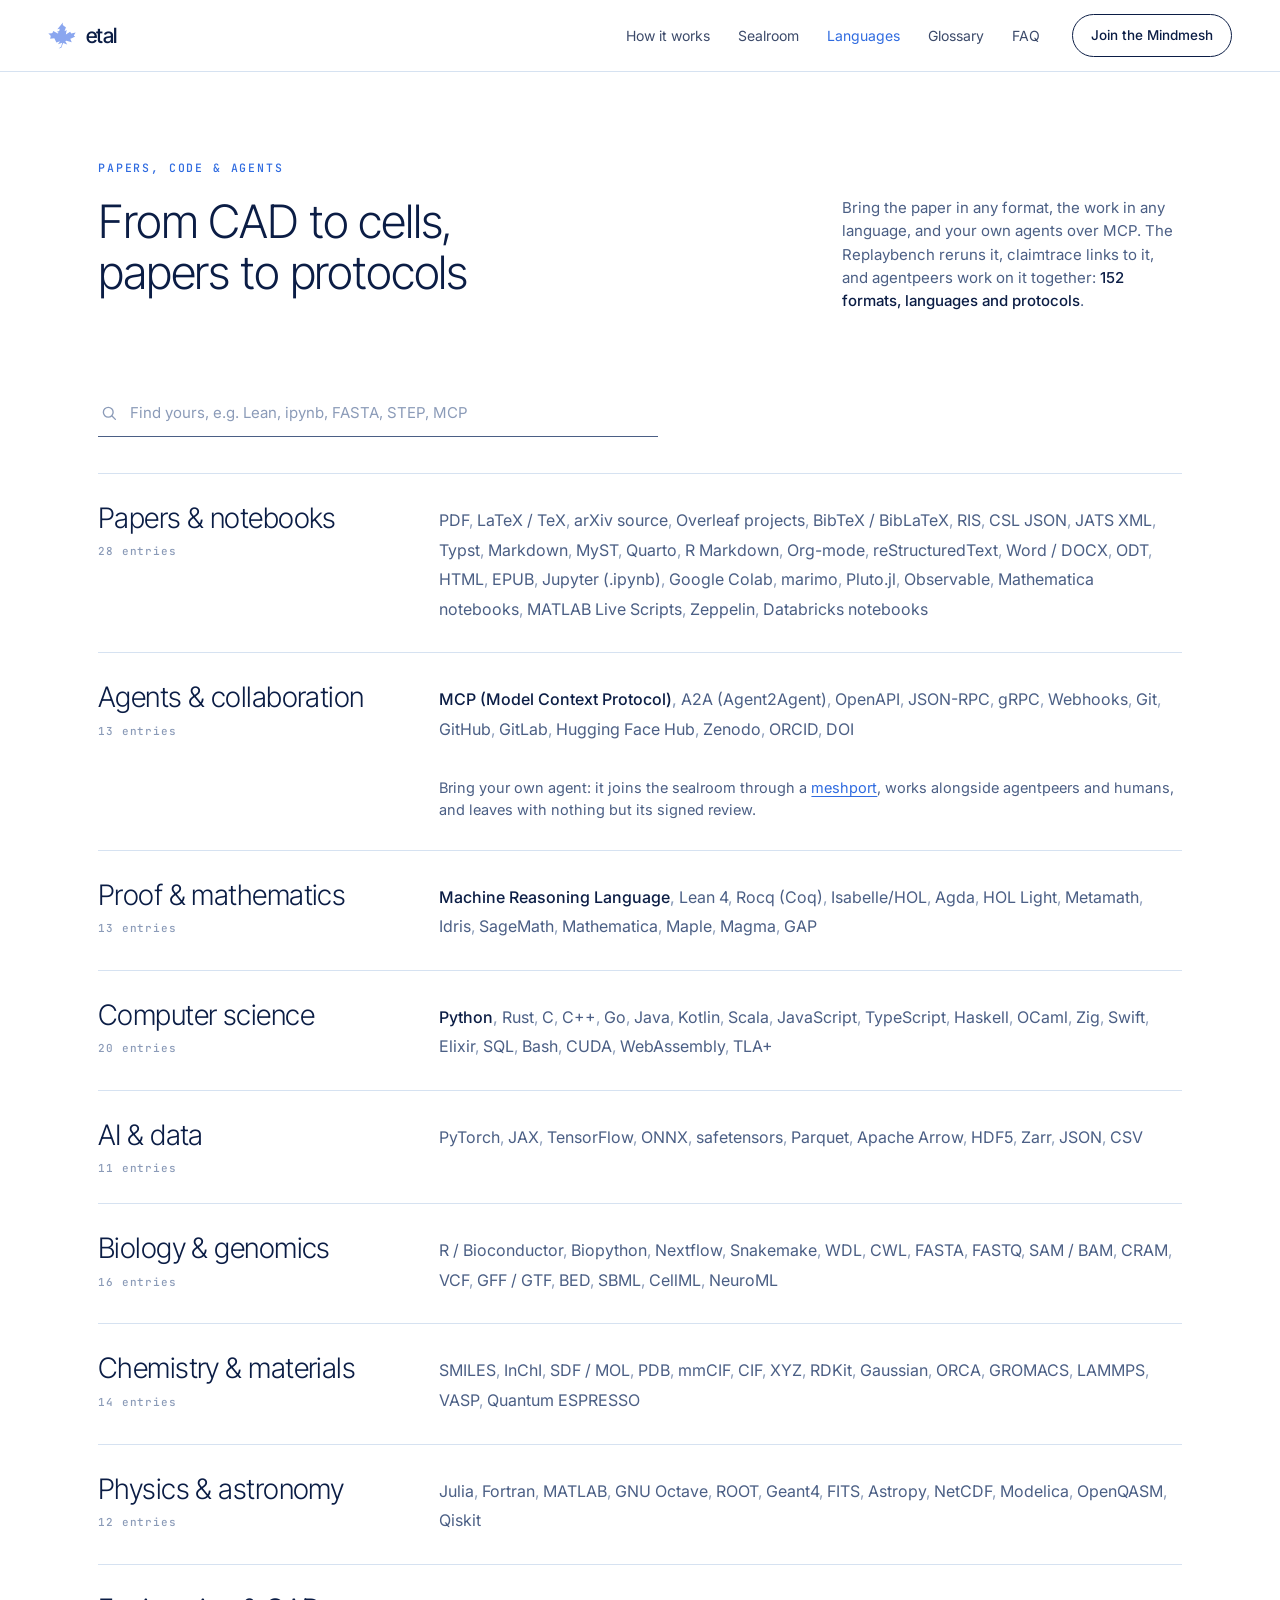
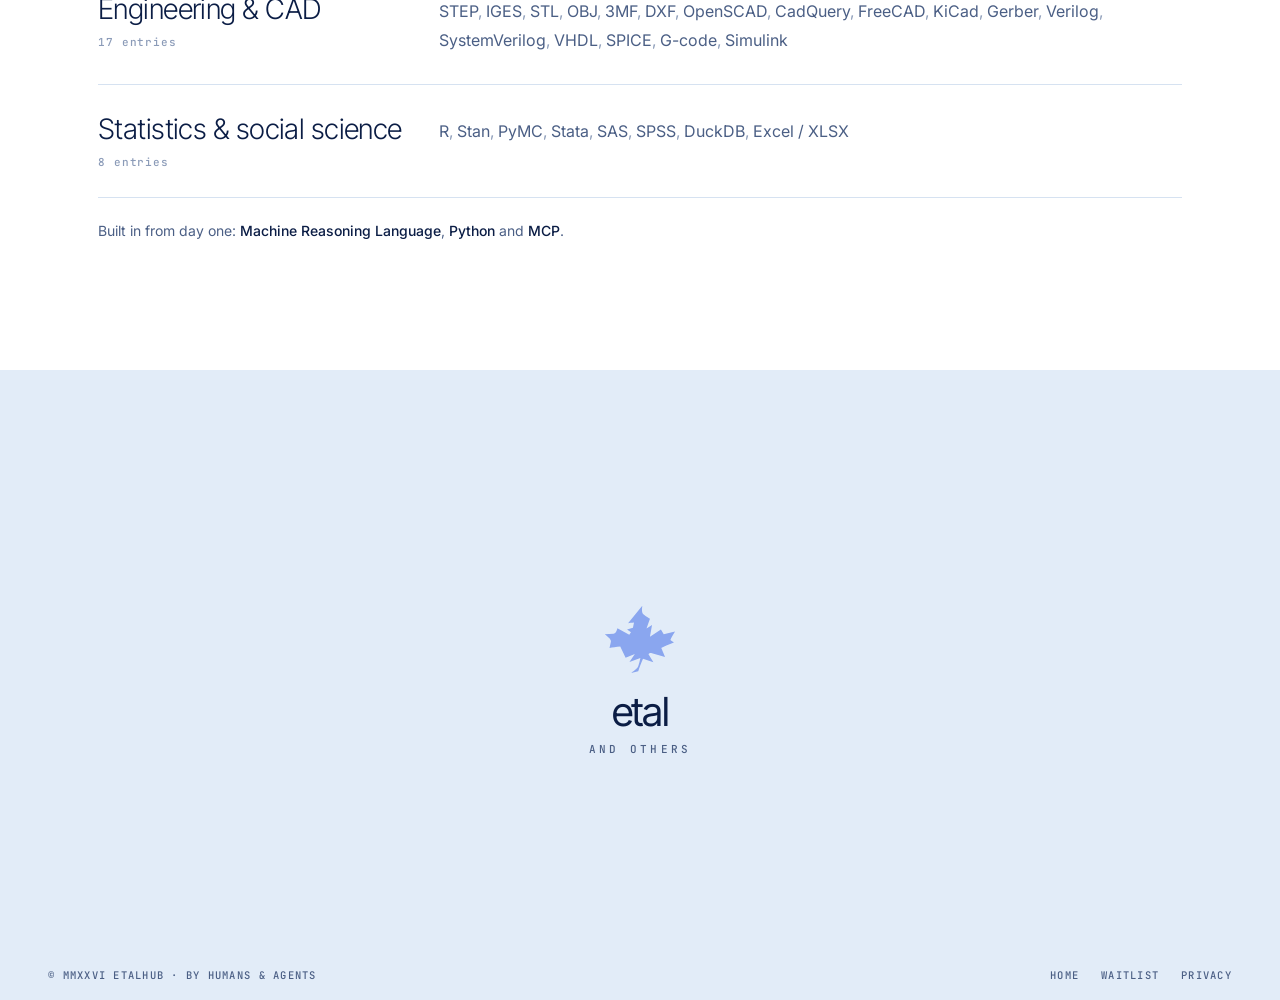
==== languages.html @ 4548a215 "Move languages to its own page The formats, languages and protocols list now lives on languages.html" ====
<!doctype html>
<html lang="en">
<head>
  <meta charset="utf-8" />
  <meta name="viewport" content="width=device-width, initial-scale=1" />
  <title>Languages &amp; formats · etal</title>
  <meta name="description" content="Every paper format, notebook, language and agent protocol etal reads, reruns and traces: from LaTeX and Jupyter to Lean, FASTA, STEP and MCP." />
  <link rel="preconnect" href="https://fonts.googleapis.com" />
  <link rel="preconnect" href="https://fonts.gstatic.com" crossorigin />
  <link href="https://fonts.googleapis.com/css2?family=Inter:wght@400;500&family=Inter+Tight:wght@300;400;500&family=JetBrains+Mono:wght@400;500&display=swap" rel="stylesheet" />
  <link rel="stylesheet" href="styles.css" />
  <link rel="icon" type="image/svg+xml" href="assets/logo.svg" />
</head>
<body class="page-langs">

<svg width="0" height="0" style="position:absolute" aria-hidden="true">
  <symbol id="leaf" viewBox="290 60 940 900">
    <path d="M790 70C784 112 783 150 795 170C812 192 890 238 890 238L845 368L917 322L890 475L1033 380L1070 443L1218 406C1190 450 1166 488 1157 517C1170 528 1202 548 1202 548C1140 570 1060 604 1038 622L1087 738L905 686C890 682 876 690 871 704L935 808L799 760C778 808 752 876 737 925L645 948C700 905 722 892 737 860C750 830 765 752 765 752L622 803L693 699L572 748L502 603C450 608 400 614 362 622L380 540C385 515 360 490 300 443L413 434C430 432 440 425 448 410C455 398 465 362 465 362L620 447L642 415L591 380L668 357L682 287C650 289 625 293 604 297Z"/>
  </symbol>
</svg>

<nav class="nav is-solid">
  <a href="index.html" class="brand" aria-label="etal home">
    <svg class="leaf" aria-hidden="true"><use href="#leaf"/></svg>
    <span class="brand__word">etal</span>
  </a>
  <ul class="nav__links">
    <li><a href="index.html#how">How it works</a></li>
    <li><a href="index.html#sealroom">Sealroom</a></li>
    <li><a href="languages.html" aria-current="page">Languages</a></li>
    <li><a href="index.html#glossary">Glossary</a></li>
    <li><a href="index.html#faq">FAQ</a></li>
  </ul>
  <a href="waitlist.html" class="nav__cta">Join the Mindmesh</a>
</nav>

<main>
<section class="langs" id="languages">
  <div class="wrap">
    <div class="how__head">
      <div>
        <p class="label">Papers, code &amp; agents</p>
        <h1 class="display display--md">From CAD to cells,<br/>papers to protocols</h1>
      </div>
      <p class="how__intro">Bring the paper in any format, the work in any language, and your own agents over MCP. The Replaybench reruns it, claimtrace links to it, and agentpeers work on it together: <strong><span data-lang-count>150+</span> formats, languages and protocols</strong>.</p>
    </div>

    <div class="langs__search">
      <svg viewBox="0 0 24 24" aria-hidden="true"><circle cx="11" cy="11" r="6.5"/><path d="M16 16l4.5 4.5"/></svg>
      <input id="langSearch" type="search" placeholder="Find yours, e.g. Lean, ipynb, FASTA, STEP, MCP" aria-label="Find a format, language or protocol" autocomplete="off" />
      <span class="langs__hits" id="langHits" aria-live="polite"></span>
    </div>

    <div class="langs__grid" id="langGrid">
      <article class="lcat">
        <h3>Papers &amp; notebooks</h3>
        <ul>
          <li>PDF</li><li>LaTeX / TeX</li><li>arXiv source</li><li>Overleaf projects</li><li>BibTeX / BibLaTeX</li><li>RIS</li><li>CSL JSON</li><li>JATS XML</li><li>Typst</li><li>Markdown</li><li>MyST</li><li>Quarto</li><li>R Markdown</li><li>Org-mode</li><li>reStructuredText</li><li>Word / DOCX</li><li>ODT</li><li>HTML</li><li>EPUB</li><li>Jupyter (.ipynb)</li><li>Google Colab</li><li>marimo</li><li>Pluto.jl</li><li>Observable</li><li>Mathematica notebooks</li><li>MATLAB Live Scripts</li><li>Zeppelin</li><li>Databricks notebooks</li>
        </ul>
      </article>
      <article class="lcat">
        <h3>Agents &amp; collaboration</h3>
        <ul>
          <li class="native">MCP (Model Context Protocol)</li><li>A2A (Agent2Agent)</li><li>OpenAPI</li><li>JSON-RPC</li><li>gRPC</li><li>Webhooks</li><li>Git</li><li>GitHub</li><li>GitLab</li><li>Hugging Face Hub</li><li>Zenodo</li><li>ORCID</li><li>DOI</li>
        </ul>
        <p class="lcat__note">Bring your own agent: it joins the sealroom through a <a href="index.html#g-meshport">meshport</a>, works alongside agentpeers and humans, and leaves with nothing but its signed review.</p>
      </article>
      <article class="lcat">
        <h3>Proof &amp; mathematics</h3>
        <ul>
          <li class="native">Machine Reasoning Language</li><li>Lean 4</li><li>Rocq (Coq)</li><li>Isabelle/HOL</li><li>Agda</li><li>HOL Light</li><li>Metamath</li><li>Idris</li><li>SageMath</li><li>Mathematica</li><li>Maple</li><li>Magma</li><li>GAP</li>
        </ul>
      </article>
      <article class="lcat">
        <h3>Computer science</h3>
        <ul>
          <li class="native">Python</li><li>Rust</li><li>C</li><li>C++</li><li>Go</li><li>Java</li><li>Kotlin</li><li>Scala</li><li>JavaScript</li><li>TypeScript</li><li>Haskell</li><li>OCaml</li><li>Zig</li><li>Swift</li><li>Elixir</li><li>SQL</li><li>Bash</li><li>CUDA</li><li>WebAssembly</li><li>TLA+</li>
        </ul>
      </article>
      <article class="lcat">
        <h3>AI &amp; data</h3>
        <ul>
          <li>PyTorch</li><li>JAX</li><li>TensorFlow</li><li>ONNX</li><li>safetensors</li><li>Parquet</li><li>Apache Arrow</li><li>HDF5</li><li>Zarr</li><li>JSON</li><li>CSV</li>
        </ul>
      </article>
      <article class="lcat">
        <h3>Biology &amp; genomics</h3>
        <ul>
          <li>R / Bioconductor</li><li>Biopython</li><li>Nextflow</li><li>Snakemake</li><li>WDL</li><li>CWL</li><li>FASTA</li><li>FASTQ</li><li>SAM / BAM</li><li>CRAM</li><li>VCF</li><li>GFF / GTF</li><li>BED</li><li>SBML</li><li>CellML</li><li>NeuroML</li>
        </ul>
      </article>
      <article class="lcat">
        <h3>Chemistry &amp; materials</h3>
        <ul>
          <li>SMILES</li><li>InChI</li><li>SDF / MOL</li><li>PDB</li><li>mmCIF</li><li>CIF</li><li>XYZ</li><li>RDKit</li><li>Gaussian</li><li>ORCA</li><li>GROMACS</li><li>LAMMPS</li><li>VASP</li><li>Quantum ESPRESSO</li>
        </ul>
      </article>
      <article class="lcat">
        <h3>Physics &amp; astronomy</h3>
        <ul>
          <li>Julia</li><li>Fortran</li><li>MATLAB</li><li>GNU Octave</li><li>ROOT</li><li>Geant4</li><li>FITS</li><li>Astropy</li><li>NetCDF</li><li>Modelica</li><li>OpenQASM</li><li>Qiskit</li>
        </ul>
      </article>
      <article class="lcat">
        <h3>Engineering &amp; CAD</h3>
        <ul>
          <li>STEP</li><li>IGES</li><li>STL</li><li>OBJ</li><li>3MF</li><li>DXF</li><li>OpenSCAD</li><li>CadQuery</li><li>FreeCAD</li><li>KiCad</li><li>Gerber</li><li>Verilog</li><li>SystemVerilog</li><li>VHDL</li><li>SPICE</li><li>G-code</li><li>Simulink</li>
        </ul>
      </article>
      <article class="lcat">
        <h3>Statistics &amp; social science</h3>
        <ul>
          <li>R</li><li>Stan</li><li>PyMC</li><li>Stata</li><li>SAS</li><li>SPSS</li><li>DuckDB</li><li>Excel / XLSX</li>
        </ul>
      </article>
    </div>
    <p class="langs__key">Built in from day one: <strong>Machine Reasoning Language</strong>, <strong>Python</strong> and <strong>MCP</strong>.</p>
    <p class="langs__missing" id="langMissing" hidden>Not listed yet? <a href="waitlist.html">Tell us on the waitlist</a> and we’ll add it.</p>
  </div>
</section>
</main>

<footer class="closing closing--short">
  <div class="closing__mark">
    <svg class="leaf leaf--lg" aria-hidden="true"><use href="#leaf"/></svg>
    <p class="closing__word">etal</p>
    <p class="closing__sub">and others</p>
  </div>
  <div class="closing__foot">
    <span>© MMXXVI etalhub · by humans &amp; agents</span>
    <span><a href="index.html">Home</a><a href="waitlist.html">Waitlist</a><a href="#">Privacy</a></span>
  </div>
</footer>

<script src="languages.js"></script>
</body>
</html>
---- styles.css ----
/* =====================================================
   etal — landing page v2
   Palette: navy depth · powder information · white clarity · pink biology
   ===================================================== */
:root {
  --navy-950: #040b1c;
  --navy-900: #061331;
  --navy-800: #0a1f4a;
  --navy-700: #12306b;
  --ink: #0b1d45;          /* dark-blue text */
  --ink-2: #4b5f85;
  --muted: #8b9bb8;
  --blue: #2f6be0;
  --blue-soft: #6fa0ff;
  --blue-glow: #9cc2ff;
  --powder: #e2ecf8;
  --powder-2: #f2f7fd;
  --line: #d6e2f1;
  --pink: #f6d3e0;
  --brand: #8aa6ef;        /* leaf logo periwinkle */
  --ok: #1f8a63;

  --f-body: "Inter", system-ui, sans-serif;
  --f-head: "Inter Tight", "Inter", system-ui, sans-serif;
  --f-mono: "JetBrains Mono", ui-monospace, monospace;

  --wrap: 1180px;
  --gutter: clamp(16px, 4vw, 48px);
}

* { box-sizing: border-box; }
html { scroll-behavior: smooth; }
body {
  margin: 0;
  background: #fff;
  color: var(--ink);
  font: 15px/1.55 var(--f-body);
  -webkit-font-smoothing: antialiased;
  overflow-x: hidden;
}
a { color: inherit; }
svg { display: block; }
button { font: inherit; color: inherit; }

.wrap { max-width: var(--wrap); margin: 0 auto; padding: 0 var(--gutter); }
.wrap--narrow { max-width: 820px; }

.label {
  font: 500 11.5px/1 var(--f-mono);
  letter-spacing: .16em;
  text-transform: uppercase;
  color: var(--blue);
  margin: 0 0 22px;
}
.display {
  font: 300 clamp(30px, 4.2vw, 54px)/1.12 var(--f-head);
  letter-spacing: -0.025em;
  color: var(--ink);
  margin: 0;
  max-width: 1020px;
}
.display--md { font-size: clamp(30px, 3.6vw, 46px); }
.display .soft { color: var(--blue-soft); }

/* reveal on scroll */
.reveal { opacity: 0; transform: translateY(18px); transition: opacity .8s ease, transform .8s cubic-bezier(.2,.7,.2,1); }
.reveal.is-in { opacity: 1; transform: none; }

/* ---------- buttons ---------- */
.btn {
  display: inline-flex; align-items: center; justify-content: center;
  padding: 13px 26px; border-radius: 999px;
  font: 500 14px/1 var(--f-body); text-decoration: none;
  transition: background .2s ease, color .2s ease, transform .2s ease, border-color .2s ease;
}
.btn--line { border: 1px solid var(--blue); color: var(--blue); padding: 11px 22px; }
.btn--line:hover { background: var(--blue); color: #fff; }

/* ---------- nav ---------- */
.nav {
  position: fixed; inset: 0 0 auto 0; z-index: 50;
  display: flex; align-items: center; gap: 32px;
  padding: 22px var(--gutter);
  color: #fff;
  transition: background .3s ease, color .3s ease, padding .3s ease, box-shadow .3s ease;
}
.nav.is-solid {
  background: rgba(255,255,255,.86); backdrop-filter: blur(14px);
  color: var(--ink); padding-top: 14px; padding-bottom: 14px;
  box-shadow: 0 1px 0 var(--line);
}
.brand { display: inline-flex; align-items: center; gap: 10px; text-decoration: none; }
.leaf { width: 28px; height: 27px; fill: var(--brand); flex: none; transition: transform .4s cubic-bezier(.2,.7,.2,1); }
.brand:hover .leaf { transform: rotate(-12deg); }
.leaf--lg { width: 72px; height: 69px; }
.brand__word { font: 500 21px/1 var(--f-head); letter-spacing: -.03em; }
.nav__links { display: flex; gap: 28px; list-style: none; margin: 0 0 0 auto; padding: 0; font-size: 14px; }
.nav__links a { text-decoration: none; opacity: .8; transition: opacity .2s ease; }
.nav__links a:hover { opacity: 1; }
.nav__cta {
  font-size: 13.5px; font-weight: 500; text-decoration: none;
  padding: 10px 18px; border-radius: 999px; border: 1px solid currentColor;
  transition: background .2s ease, color .2s ease;
}
.nav__cta:hover { background: #fff; color: var(--navy-900); }
.nav.is-solid .nav__cta:hover { background: var(--ink); color: #fff; }

/* =====================================================
   HERO
   ===================================================== */
.hero {
  position: relative;
  min-height: max(100svh, 680px);
  overflow: hidden;
  background:
    radial-gradient(60% 50% at 55% 40%, #0f2c66 0%, transparent 70%),
    radial-gradient(40% 40% at 10% 90%, #0c2558 0%, transparent 70%),
    linear-gradient(180deg, var(--navy-900), var(--navy-950));
  color: #fff;
}
.bio { position: absolute; inset: 0; }
.layer { position: absolute; inset: 0; will-change: transform; transition: transform .6s cubic-bezier(.2,.7,.2,1); pointer-events: none; }

/* the big receptor-like membrane = the sealroom */
.membrane {
  position: absolute; left: 54%; top: 40%;
  width: min(80vw, 860px); aspect-ratio: 1; transform: translate(-50%, -50%);
  border-radius: 50%;
  background:
    radial-gradient(circle, transparent 0 30%, rgba(80,140,255,.22) 36%, rgba(40,90,200,.12) 58%, transparent 71%);
}
.membrane::before { /* radial spokes */
  content: ""; position: absolute; inset: 0; border-radius: 50%;
  background: repeating-conic-gradient(from 0deg, rgba(120,175,255,.55) 0 .9deg, transparent .9deg 3.2deg);
  -webkit-mask: radial-gradient(circle, transparent 0 31%, #000 33%, rgba(0,0,0,.7) 50%, transparent 66%);
          mask: radial-gradient(circle, transparent 0 31%, #000 33%, rgba(0,0,0,.7) 50%, transparent 66%);
  animation: spin 140s linear infinite;
}
.membrane::after { /* outer soft fringe */
  content: ""; position: absolute; inset: 6%; border-radius: 50%;
  background: repeating-conic-gradient(from 2deg, rgba(150,195,255,.25) 0 .5deg, transparent .5deg 6deg);
  -webkit-mask: radial-gradient(circle, transparent 0 55%, #000 62%, transparent 74%);
          mask: radial-gradient(circle, transparent 0 55%, #000 62%, transparent 74%);
  animation: spin 220s linear infinite reverse;
}
.membrane__core {
  position: absolute; inset: 33%; border-radius: 50%;
  background: radial-gradient(circle at 45% 40%, #0a1a3d 0%, #030916 70%);
  box-shadow: 0 0 0 1px rgba(120,170,255,.25), 0 0 60px 10px rgba(20,60,150,.6) inset, 0 0 80px rgba(60,120,255,.25);
}

.cell { position: absolute; animation: morph 14s ease-in-out infinite; }
.cell--ghost {
  left: -6vw; top: 14%; width: clamp(220px, 28vw, 420px); aspect-ratio: 1;
  background: radial-gradient(circle at 55% 45%, rgba(40,70,140,.55), rgba(15,35,80,.35) 60%, transparent 72%);
  border: 1px solid rgba(130,170,240,.18);
  filter: blur(1px);
  animation-duration: 20s;
}
.cell--spore {
  left: 5%; bottom: 30%; width: clamp(80px, 9vw, 130px); aspect-ratio: 1; border-radius: 50%;
  background:
    radial-gradient(circle, #6aa2ff 0 22%, #2f6be0 30%, transparent 31%),
    repeating-conic-gradient(rgba(120,175,255,.85) 0 3deg, transparent 3deg 14deg);
  -webkit-mask: radial-gradient(circle, #000 0 30%, rgba(0,0,0,.8) 31%, transparent 70%);
          mask: radial-gradient(circle, #000 0 30%, rgba(0,0,0,.8) 31%, transparent 70%);
  animation: spin 60s linear infinite;
}

@keyframes morph {
  0%, 100% { border-radius: 58% 42% 55% 45% / 47% 58% 42% 53%; transform: translate(0, 0) rotate(0deg); }
  33%      { border-radius: 45% 55% 40% 60% / 58% 42% 58% 42%; transform: translate(8px, -10px) rotate(6deg); }
  66%      { border-radius: 52% 48% 62% 38% / 40% 60% 45% 55%; transform: translate(-6px, 6px) rotate(-4deg); }
}
@keyframes spin { to { transform: rotate(360deg); } }

/* video hero: just the name */
.hero--video { display: grid; place-items: center; background: #02040d; }
.hero__video { position: absolute; inset: 0; width: 100%; height: 100%; object-fit: cover; }
.hero__shade {
  position: absolute; inset: 0; pointer-events: none;
  background:
    radial-gradient(ellipse 50% 42% at 50% 52%, rgba(2,5,16,.78), rgba(2,5,16,.42) 60%, rgba(2,5,16,.2) 100%),
    linear-gradient(180deg, rgba(2,5,16,.5) 0%, transparent 18%, transparent 78%, rgba(2,5,16,.55) 100%);
}
.etal-mark {
  position: relative; z-index: 2; margin: 0; padding: 0 var(--gutter);
  display: flex; flex-direction: column; align-items: center; text-align: center;
}
.etal-mark__word {
  font: 300 clamp(112px, 24vw, 340px)/.88 var(--f-head);
  letter-spacing: -.065em; color: #fff;
  text-shadow: 0 0 80px rgba(90,140,255,.45);
  animation: markIn 1.6s cubic-bezier(.2,.7,.2,1) both;
}
.etal-mark__dot { color: var(--brand); }
.etal-mark__sub {
  margin-top: clamp(12px, 1.8vw, 28px);
  font: 300 clamp(18px, 2.2vw, 30px)/1 var(--f-head); letter-spacing: .01em;
  color: rgba(255,255,255,.82);
  animation: markIn 1.6s .35s cubic-bezier(.2,.7,.2,1) both;
}
@keyframes markIn { from { opacity: 0; transform: translateY(24px); filter: blur(10px); } to { opacity: 1; transform: none; filter: none; } }

/* =====================================================
   ABOUT
   ===================================================== */
.about { padding-top: clamp(80px, 12vw, 150px); }
.stats {
  display: grid; grid-template-columns: repeat(4, 1fr);
  margin-top: clamp(56px, 7vw, 96px);
  border-top: 1px solid var(--line);
}
.stat { padding: 28px 24px 34px 0; border-bottom: 1px solid var(--line); }
.stat + .stat { padding-left: 24px; }
.stat:nth-child(4n+1) { padding-left: 0; }
.stat:not(:nth-child(4n)) { border-right: 1px solid var(--line); }
.stat__num { font: 300 clamp(36px, 4vw, 54px)/1 var(--f-head); letter-spacing: -.03em; margin: 0 0 14px; color: var(--ink); }
.stat__txt { margin: 0; font-size: 14px; color: var(--ink-2); max-width: 200px; }

.facts { margin-top: clamp(64px, 8vw, 110px); background: var(--powder); }
.facts__inner {
  display: grid; grid-template-columns: 1fr 2fr; gap: 40px;
  padding-top: clamp(48px, 6vw, 80px); padding-bottom: clamp(48px, 6vw, 80px);
}
.facts__title { font: 300 clamp(28px, 3vw, 38px)/1.1 var(--f-head); letter-spacing: -.02em; margin: 0; }
.facts__slides { display: grid; }
.fact {
  grid-area: 1 / 1; display: grid; grid-template-columns: 1fr 1fr; gap: 36px;
  opacity: 0; transform: translateX(20px); visibility: hidden;
  transition: opacity .5s ease, transform .5s ease, visibility .5s;
}
.fact.is-active { opacity: 1; transform: none; visibility: visible; }
.fact p { margin: 0; color: var(--ink); font-size: 15.5px; line-height: 1.65; }
.facts__nav { display: flex; align-items: center; gap: 10px; margin-top: 36px; }
.arrow {
  width: 44px; height: 44px; border-radius: 50%; display: grid; place-items: center; cursor: pointer;
  border: 1px solid var(--blue); background: transparent; color: var(--blue);
  transition: background .2s ease, color .2s ease;
}
.arrow:hover { background: var(--blue); color: #fff; }
.arrow svg { width: 18px; height: 18px; fill: none; stroke: currentColor; stroke-width: 1.8; stroke-linecap: round; stroke-linejoin: round; }
.facts__count { margin-left: 10px; font: 500 12px var(--f-mono); color: var(--ink-2); letter-spacing: .08em; }

/* =====================================================
   HOW IT WORKS
   ===================================================== */
.how { padding: clamp(90px, 12vw, 160px) 0; }
.how__head { display: flex; justify-content: space-between; align-items: flex-start; gap: 40px; margin-bottom: clamp(48px, 6vw, 80px); }
.how__intro { max-width: 340px; color: var(--ink-2); margin: 34px 0 0; }

.how__grid { display: grid; grid-template-columns: 1fr 1fr; gap: clamp(32px, 6vw, 90px); align-items: center; }
.steps { list-style: none; margin: 0; padding: 0; border-top: 1px solid var(--line); }
.step { border-bottom: 1px solid var(--line); }
.step__head {
  width: 100%; display: flex; align-items: baseline; gap: 28px;
  padding: 24px 0; border: 0; background: none; cursor: pointer; text-align: left;
  color: var(--muted); transition: color .3s ease;
}
.step__head:hover { color: var(--ink-2); }
.step__head:focus-visible { outline: 2px solid var(--blue); outline-offset: 4px; }
.step__n { font: 500 12px var(--f-mono); letter-spacing: .08em; min-width: 22px; }
.step__t { font: 300 clamp(20px, 2vw, 26px)/1.2 var(--f-head); letter-spacing: -.015em; }
.step.is-open .step__head { color: var(--blue); }
.step__body { display: grid; grid-template-rows: 0fr; transition: grid-template-rows .5s cubic-bezier(.2,.7,.2,1); }
.step.is-open .step__body { grid-template-rows: 1fr; }
.step__body > div { overflow: hidden; padding-left: 50px; }
.step__body p { margin: 0 0 22px; color: var(--ink-2); max-width: 460px; }
.step__body .btn { margin-bottom: 28px; }
.step__head { position: relative; }
.step.is-open .step__head::after { /* progress bar while autoplaying */
  content: ""; position: absolute; left: 0; bottom: -1px; height: 1px; width: 100%;
  background: var(--blue); transform-origin: left; transform: scaleX(var(--p, 0));
}

.stage { position: relative; aspect-ratio: 1; max-width: 560px; width: 100%; justify-self: center; }
.stage .defs { position: absolute; }
.art {
  position: absolute; inset: 0; width: 100%; height: 100%;
  opacity: 0; transform: scale(.94); transition: opacity .7s ease, transform .9s cubic-bezier(.2,.7,.2,1);
}
.art.is-active { opacity: 1; transform: none; }
.stage__caption {
  position: absolute; left: 50%; bottom: -8px; transform: translateX(-50%); margin: 0;
  font: 500 11px var(--f-mono); letter-spacing: .14em; text-transform: uppercase; color: var(--muted);
  white-space: nowrap;
}
.drift { animation: drift 9s ease-in-out infinite; transform-origin: center; transform-box: fill-box; }
@keyframes drift { 50% { transform: translate(6px, -8px); } }
.spin-slow { animation: spin 40s linear infinite; transform-origin: 200px 200px; }
.enter circle { animation: enter 4s ease-in-out infinite; }
.enter circle:last-child { animation-delay: -2s; }
@keyframes enter { 0%, 100% { transform: translateY(0); opacity: .3; } 50% { transform: translateY(var(--dy, 22px)); opacity: 1; } }
.enter circle:first-child { --dy: 26px; }
.enter circle:last-child { --dy: -26px; }
.grid .pc { transition: fill 1s ease; }
.pulse { stroke-dasharray: 40 400; animation: pulse 3s linear infinite; }
@keyframes pulse { from { stroke-dashoffset: 40; } to { stroke-dashoffset: -400; } }
.reticle { transform-origin: 210px 205px; animation: spin 12s linear infinite; }
.ghost { animation: ghost 2.4s ease-in-out infinite; }
@keyframes ghost { 50% { opacity: .25; } }
.orbit { transform-origin: 200px 200px; animation: spin 30s linear infinite; }

/* =====================================================
   LANGUAGES
   ===================================================== */
.langs { padding: clamp(130px, 18vh, 180px) 0 clamp(80px, 10vw, 130px); }
.nav__links a[aria-current="page"] { opacity: 1; color: var(--blue); }
.closing--short { min-height: 52vh; }
.how__intro strong { color: var(--ink); font-weight: 500; }
.langs__search {
  display: flex; align-items: center; gap: 12px;
  max-width: 560px; margin: 0 0 36px; padding: 0 2px;
  border-bottom: 1px solid var(--ink-2); background: none;
  transition: border-color .2s ease, box-shadow .2s ease, background .2s ease;
}
.langs__search:focus-within { border-color: var(--blue); }
.langs__search svg { width: 18px; height: 18px; flex: none; fill: none; stroke: var(--muted); stroke-width: 1.8; stroke-linecap: round; }
.langs__search input { flex: 1; min-width: 0; border: 0; background: none; padding: 14px 0; font: 15px var(--f-body); color: var(--ink); outline: none; }
.langs__search input::placeholder { color: var(--muted); }
.langs__hits { font: 500 11px var(--f-mono); color: var(--muted); letter-spacing: .06em; white-space: nowrap; }

/* editorial rows: field name left, plain comma-separated list right */
.langs__grid { border-top: 1px solid var(--line); }
.lcat {
  display: grid; grid-template-columns: minmax(220px, 1fr) 2.4fr; gap: 32px;
  padding: 28px 0; border-bottom: 1px solid var(--line);
}
.lcat h3 { font: 300 clamp(22px, 2.2vw, 30px)/1.15 var(--f-head); letter-spacing: -.02em; margin: 0; }
.lcat h3 small { display: block; margin-top: 10px; font: 500 11px var(--f-mono); color: var(--muted); letter-spacing: .08em; }
.lcat h3 small::after { content: " entries"; }
.lcat ul { grid-column: 2; grid-row: 1; list-style: none; margin: 0; padding: 4px 0 0; font-size: 16px; line-height: 1.85; color: var(--ink-2); }
.lcat li { display: inline; transition: color .2s ease, opacity .2s ease; }
.lcat li:not(:last-child)::after { content: ", "; color: var(--muted); }
.lcat li.native { color: var(--ink); font-weight: 500; }
.lcat__note { grid-column: 2; margin: 0; font-size: 14.5px; color: var(--ink-2); }
.lcat__note a { color: var(--blue); text-underline-offset: 3px; }
.langs__key { margin: 22px 0 0; font-size: 14px; color: var(--ink-2); }
.langs__key strong { color: var(--ink); font-weight: 500; }
.langs__grid.is-filtering li { opacity: .3; }
.langs__grid.is-filtering li.hit { opacity: 1; color: var(--blue); text-decoration: underline; text-underline-offset: 4px; }
.langs__grid.is-filtering .lcat.no-hit, .langs__grid.is-filtering .lcat__note { display: none; }
.langs__missing { margin: 22px 0 0; color: var(--ink-2); }
.langs__missing a, .term dd a, .faq details p a { color: var(--blue); text-underline-offset: 3px; }

/* =====================================================
   FIELDS MARQUEE
   ===================================================== */
.fields {
  padding: clamp(56px, 7vw, 90px) 0;
  border-top: 1px solid var(--line); border-bottom: 1px solid var(--line);
  overflow: hidden;
}
.fields__label { text-align: center; margin-bottom: clamp(24px, 3vw, 36px); }
.marquee {
  overflow: hidden;
  -webkit-mask: linear-gradient(90deg, transparent, #000 8%, #000 92%, transparent);
          mask: linear-gradient(90deg, transparent, #000 8%, #000 92%, transparent);
}
.marquee + .marquee { margin-top: clamp(10px, 1.4vw, 18px); }
.marquee__track {
  display: flex; width: max-content; list-style: none; margin: 0; padding: 0;
  animation: marquee 70s linear infinite;
}
.marquee--rev .marquee__track { animation-direction: reverse; animation-duration: 90s; }
.marquee:hover .marquee__track { animation-play-state: paused; }
.marquee li {
  display: flex; align-items: center; white-space: nowrap;
  font: 300 clamp(40px, 6.4vw, 92px)/1.1 var(--f-head); letter-spacing: -.035em; color: var(--ink);
  transition: color .2s ease;
}
.marquee li:nth-child(3n+2) { color: var(--blue); }
.marquee li { padding-right: .7em; }
.marquee--sm li { font-size: clamp(22px, 2.8vw, 38px); color: var(--muted); letter-spacing: -.02em; }
.marquee--sm li:nth-child(3n+2) { color: var(--ink-2); }
.marquee li:hover { color: var(--blue); }
@keyframes marquee { to { transform: translateX(-50%); } }

/* =====================================================
   DOOR → MINDMESH
   ===================================================== */
.door { position: relative; height: 380vh; --open: 0; --zoom: 0; --mesh: 0; }
.door__sticky {
  position: sticky; top: 0; height: 100svh; overflow: hidden;
  background: #fff;
}
.door__head {
  position: absolute; z-index: 3; left: 0; right: 0; top: clamp(90px, 14vh, 140px);
  text-align: center; padding: 0 var(--gutter);
}
.door__head .display { margin: 0 auto; }
.swap { transition: opacity .2s linear; }
.swap--a { opacity: calc(1 - var(--zoom) * 2.2); }
.swap--b { position: absolute; inset: 0 var(--gutter); opacity: calc(var(--mesh) * 2.4 - 1.2); }

.doorway {
  position: absolute; left: 50%; bottom: 14vh; z-index: 1;
  width: clamp(150px, 16vw, 230px); aspect-ratio: 230 / 360;
  transform: translateX(-50%) scale(calc(1 + var(--zoom) * 7));
  transform-origin: 50% 52%;
  opacity: calc(1 - var(--zoom) * .7 - var(--mesh) * 1.5);
}
.doorway__glow {
  position: absolute; inset: -40% -120%; border-radius: 50%;
  background: radial-gradient(closest-side, rgba(226,236,248,calc(var(--open) * 1)), transparent);
}
.doorway__frame {
  position: absolute; inset: 0; border: 7px solid rgba(135,152,182,calc(1 - var(--zoom))); border-bottom: 0; border-radius: 4px 4px 0 0;
  background: #f4f8fd; perspective: 1400px;
  clip-path: inset(-60% -400% 0 -400%); /* the door never swings below the floor */
}
.doorway__light { position: absolute; inset: 0; background: linear-gradient(180deg, #d4e3f6, #e6eff9 60%, #eef4fb); opacity: var(--open); }
.doorway__panel {
  position: absolute; inset: 0;
  background: linear-gradient(180deg, #a3b2cb, #93a4c1);
  transform-origin: left center;
  transform: rotateY(calc(var(--open) * -108deg));
  box-shadow: inset -1px 0 0 rgba(255,255,255,.35);
}
.doorway__handle {
  position: absolute; right: 14%; top: 52%; width: 9%; aspect-ratio: 1; border-radius: 50%;
  background: #fff; box-shadow: 0 1px 2px rgba(0,0,0,.15);
}
.doorway__floor {
  position: absolute; left: -260%; right: -260%; bottom: -1px; height: 1px; background: #d3dbe7;
}
.doorway__floor::after {
  content: ""; position: absolute; left: 0; right: 0; top: 1px; height: 30px;
  background: linear-gradient(#f1f4f8, transparent);
}

.mesh {
  position: absolute; inset: 0; z-index: 0;
  background: radial-gradient(70% 70% at 50% 60%, #e9f1fb, #dce8f6);
  opacity: var(--mesh);
  transform: scale(calc(1.25 - var(--mesh) * .25));
}
.mesh svg { width: 100%; height: 100%; }
.mesh .mc { animation: float var(--d, 10s) ease-in-out infinite; animation-delay: var(--delay, 0s); transform-box: fill-box; transform-origin: center; }
@keyframes float { 50% { transform: translate(var(--fx, 6px), var(--fy, -8px)) rotate(var(--fr, 4deg)); } }
.mesh .core-spin { transform-origin: 600px 430px; animation: spin 80s linear infinite; }

.mesh__legend {
  position: absolute; z-index: 3; left: 50%; bottom: 6vh; transform: translateX(-50%);
  display: flex; gap: 28px; list-style: none; margin: 0; padding: 12px 22px;
  background: rgba(255,255,255,.75); backdrop-filter: blur(8px); border-radius: 999px;
  font: 500 11.5px var(--f-mono); letter-spacing: .08em; text-transform: uppercase; color: var(--ink-2);
  opacity: calc(var(--mesh) * 1.4 - .4); white-space: nowrap;
}
.mesh__legend li { display: flex; align-items: center; gap: 8px; }
.lg { width: 10px; height: 10px; border-radius: 50%; }
.lg--agent { background: var(--blue); }
.lg--human { background: var(--ink); }
.lg--room { border: 2px solid var(--blue); background: radial-gradient(circle, var(--navy-950) 0 40%, transparent 42%); }

/* =====================================================
   GLOSSARY
   ===================================================== */
.glossary { padding: clamp(90px, 12vw, 160px) 0; }
.terms { margin: 0; border-top: 1px solid var(--line); }
.term {
  display: grid; grid-template-columns: minmax(220px, 1fr) 2fr; gap: 32px;
  padding: 30px 0; border-bottom: 1px solid var(--line);
  scroll-margin-top: 100px;
}
.term dt { font: 300 clamp(28px, 3vw, 40px)/1 var(--f-head); letter-spacing: -.025em; display: flex; align-items: baseline; }
.term dt span:last-child { color: var(--blue); }
.term dt i {
  font-style: normal; color: var(--blue-soft); display: inline-block; width: 0; overflow: hidden; text-align: center;
  transition: width .3s ease;
}
.term:hover dt i, .term:target dt i { width: .6em; }
.term:target { background: linear-gradient(90deg, var(--powder-2), transparent); }
.term dd { margin: 0; color: var(--ink-2); max-width: 620px; padding-top: 6px; }
.term dd strong { display: block; color: var(--ink); font-weight: 500; margin-bottom: 4px; }

/* =====================================================
   FAQ
   ===================================================== */
.faq { padding: 0 0 clamp(90px, 12vw, 150px); }
.faq__list { margin-top: 48px; border-top: 1px solid var(--line); }
.faq details { border-bottom: 1px solid var(--line); }
.faq summary {
  list-style: none; cursor: pointer; position: relative;
  padding: 22px 48px 22px 0; font: 400 18px/1.35 var(--f-head); letter-spacing: -.01em;
  transition: color .2s ease;
}
.faq summary:hover, .faq details[open] summary { color: var(--blue); }
.faq summary::-webkit-details-marker { display: none; }
.faq summary::after {
  content: ""; position: absolute; right: 4px; top: 50%; width: 14px; height: 14px; margin-top: -7px;
  background:
    linear-gradient(currentColor, currentColor) center / 14px 1.5px no-repeat,
    linear-gradient(currentColor, currentColor) center / 1.5px 14px no-repeat;
  transition: transform .3s ease;
}
.faq details[open] summary::after { transform: rotate(45deg); }
.faq summary:focus-visible { outline: 2px solid var(--blue); outline-offset: 2px; }
.faq details p { margin: 0; padding: 0 48px 24px 0; color: var(--ink-2); }
.faq code { font: 13px var(--f-mono); background: var(--powder-2); padding: 1px 6px; border-radius: 4px; }

/* =====================================================
   CLOSING
   ===================================================== */
.closing {
  position: relative; min-height: 70vh;
  display: grid; place-items: center;
  background: var(--powder);
  padding: 80px var(--gutter) 90px;
}
.closing__mark { text-align: center; }
.closing__mark .leaf { display: block; margin: 0 auto 18px; }
.closing__word { font: 400 40px/1 var(--f-head); letter-spacing: -.04em; margin: 0; color: var(--ink); }
.closing__sub { font: 500 11px var(--f-mono); letter-spacing: .3em; text-transform: uppercase; color: var(--ink-2); margin: 10px 0 0; }
.mascot { display: block; width: 96px; margin: 0 auto 18px; }
.closing__foot {
  position: absolute; left: 0; right: 0; bottom: 0;
  display: flex; justify-content: space-between; gap: 16px; flex-wrap: wrap;
  padding: 18px var(--gutter);
  font: 500 10.5px var(--f-mono); letter-spacing: .12em; text-transform: uppercase; color: var(--ink-2);
}
.closing__foot a { text-decoration: none; margin-left: 22px; }
.closing__foot a:hover { color: var(--blue); }

/* =====================================================
   WAITLIST PAGE
   ===================================================== */
.label--light { color: var(--blue-glow); }
.btn--navy { background: var(--navy-900); color: #fff; width: 100%; padding: 15px 26px; border: 0; cursor: pointer; }
.btn--navy:hover { background: var(--blue); }
.btn--navy:disabled { opacity: .6; cursor: progress; }

.wl { min-height: 100svh; }
.wl .membrane { left: 68%; top: 50%; opacity: .6; }
.wl .cell--ghost { left: auto; right: -8vw; top: 52%; }
.wl .cell--spore { left: 46%; bottom: 8%; }
.wl__grid {
  position: relative; z-index: 2;
  max-width: var(--wrap); margin: 0 auto;
  display: grid; grid-template-columns: 1.05fr 1fr; gap: clamp(32px, 6vw, 96px); align-items: center;
  padding: clamp(120px, 16vh, 160px) var(--gutter) clamp(56px, 8vh, 90px);
  min-height: 100svh;
}
.wl__title { font: 300 clamp(44px, 6vw, 84px)/1.02 var(--f-head); letter-spacing: -.035em; margin: 0; }
.wl__title em { font-style: normal; color: var(--blue-soft); }
.wl__lede { max-width: 470px; margin: 22px 0 0; color: rgba(255,255,255,.75); font-size: 16px; }
.wl__lede strong { color: #fff; font-weight: 500; }
.wl__next { list-style: none; margin: 40px 0 0; padding: 0; max-width: 470px; border-top: 1px solid rgba(255,255,255,.14); }
.wl__next li { display: flex; gap: 22px; padding: 16px 0; border-bottom: 1px solid rgba(255,255,255,.14); }
.wl__next span { font: 500 12px/1.9 var(--f-mono); color: var(--blue-glow); letter-spacing: .08em; }
.wl__next p { margin: 0; color: rgba(255,255,255,.7); font-size: 14.5px; }
.wl__next strong { color: #fff; font-weight: 500; }

.wl__card {
  background: #fff; color: var(--ink); border-radius: 22px;
  padding: clamp(24px, 3.4vw, 40px);
  box-shadow: 0 40px 90px -40px rgba(0,0,0,.6), 0 0 0 1px rgba(255,255,255,.08);
}
.wl__formtitle { font: 300 30px/1.1 var(--f-head); letter-spacing: -.02em; margin: 0 0 24px; outline: none; }
.field { border: 0; margin: 0 0 18px; padding: 0; min-width: 0; }
.field > label, .field legend { display: block; font-size: 13px; font-weight: 500; margin: 0 0 8px; padding: 0; }
.opt { font: 400 11px var(--f-mono); color: var(--muted); margin-left: 6px; letter-spacing: .04em; }
.field input:not([type=radio]):not([type=checkbox]) {
  width: 100%; padding: 13px 14px; border-radius: 12px;
  border: 1px solid var(--line); background: var(--powder-2);
  font: 15px var(--f-body); color: var(--ink);
  transition: border-color .2s ease, box-shadow .2s ease, background .2s ease;
}
.field input::placeholder { color: var(--muted); }
.field input:focus { outline: none; border-color: var(--blue); background: #fff; box-shadow: 0 0 0 4px rgba(47,107,224,.12); }
.field input[aria-invalid="true"] { border-color: #d94a6a; box-shadow: 0 0 0 4px rgba(217,74,106,.12); }
.chips { display: flex; flex-wrap: wrap; gap: 8px; }
.chips label { position: relative; cursor: pointer; }
.chips input { position: absolute; opacity: 0; inset: 0; margin: 0; cursor: pointer; }
.chips span {
  display: inline-block; padding: 9px 15px; border-radius: 999px;
  border: 1px solid var(--line); font-size: 13.5px; color: var(--ink-2);
  transition: background .2s ease, color .2s ease, border-color .2s ease;
}
.chips label:hover span { border-color: var(--blue); color: var(--ink); }
.chips input:checked + span { background: var(--navy-900); border-color: var(--navy-900); color: #fff; }
.chips input:focus-visible + span { box-shadow: 0 0 0 3px rgba(47,107,224,.35); }
.chips input[aria-invalid="true"] + span { border-color: #d94a6a; }
.hp { position: absolute !important; left: -9999px; width: 1px; height: 1px; opacity: 0; }
.wl__card .btn--navy { margin-top: 8px; }
.wl__status { min-height: 20px; margin: 12px 0 0; font-size: 13.5px; color: var(--ok); }
.wl__status.is-error { color: #c23b5a; }
.wl__note { margin: 4px 0 0; font-size: 12.5px; color: var(--muted); }
.wl__done { text-align: center; padding: 24px 0; }
.wl__done .leaf { display: block; margin: 0 auto 20px; }
.wl__done p { color: var(--ink-2); margin: -10px auto 26px; max-width: 320px; }

/* =====================================================
   RESPONSIVE
   ===================================================== */
@media (max-width: 960px) {
  .nav__links { display: none; }
  .nav__cta { margin-left: auto; }
  .membrane { top: 34%; width: 120vw; }
  .cell--spore { width: 70px; }
  .stats { grid-template-columns: repeat(2, 1fr); }
  .stat:nth-child(n) { padding-left: 20px; border-right: 0; }
  .stat:nth-child(odd) { padding-left: 0; border-right: 1px solid var(--line); }
  .facts__inner { grid-template-columns: 1fr; }
  .how__head { flex-direction: column; gap: 0; }
  .how__intro { margin-top: 18px; }
  .how__grid { grid-template-columns: 1fr; }
  .stage { order: -1; max-width: 420px; }
  .lcat { grid-template-columns: 1fr; gap: 12px; }
  .lcat ul, .lcat__note { grid-column: 1; grid-row: auto; }
  .term { grid-template-columns: 1fr; gap: 10px; }
  .wl__grid { grid-template-columns: 1fr; min-height: 0; padding-top: 110px; }
  .wl .membrane { left: 50%; top: 72%; opacity: .45; }
}
@media (max-width: 600px) {
  .fact { grid-template-columns: 1fr; gap: 16px; }
  .langs__hits { display: none; }
  .stat__txt { font-size: 13px; }
  .step__head { gap: 16px; }
  .step__body > div { padding-left: 38px; }
  .mesh__legend { gap: 14px; padding: 10px 14px; font-size: 10px; }
  .closing__foot { justify-content: center; text-align: center; }
  .closing__foot a { margin: 0 11px; }
}
@media (prefers-reduced-motion: reduce) {
  *, *::before, *::after { animation: none !important; transition-duration: .01ms !important; }
  .reveal { opacity: 1; transform: none; }
  .marquee { -webkit-mask: none; mask: none; padding: 0 var(--gutter); }
  .marquee__track { flex-wrap: wrap; justify-content: center; width: auto; }
  .marquee__track [aria-hidden] { display: none; }
}
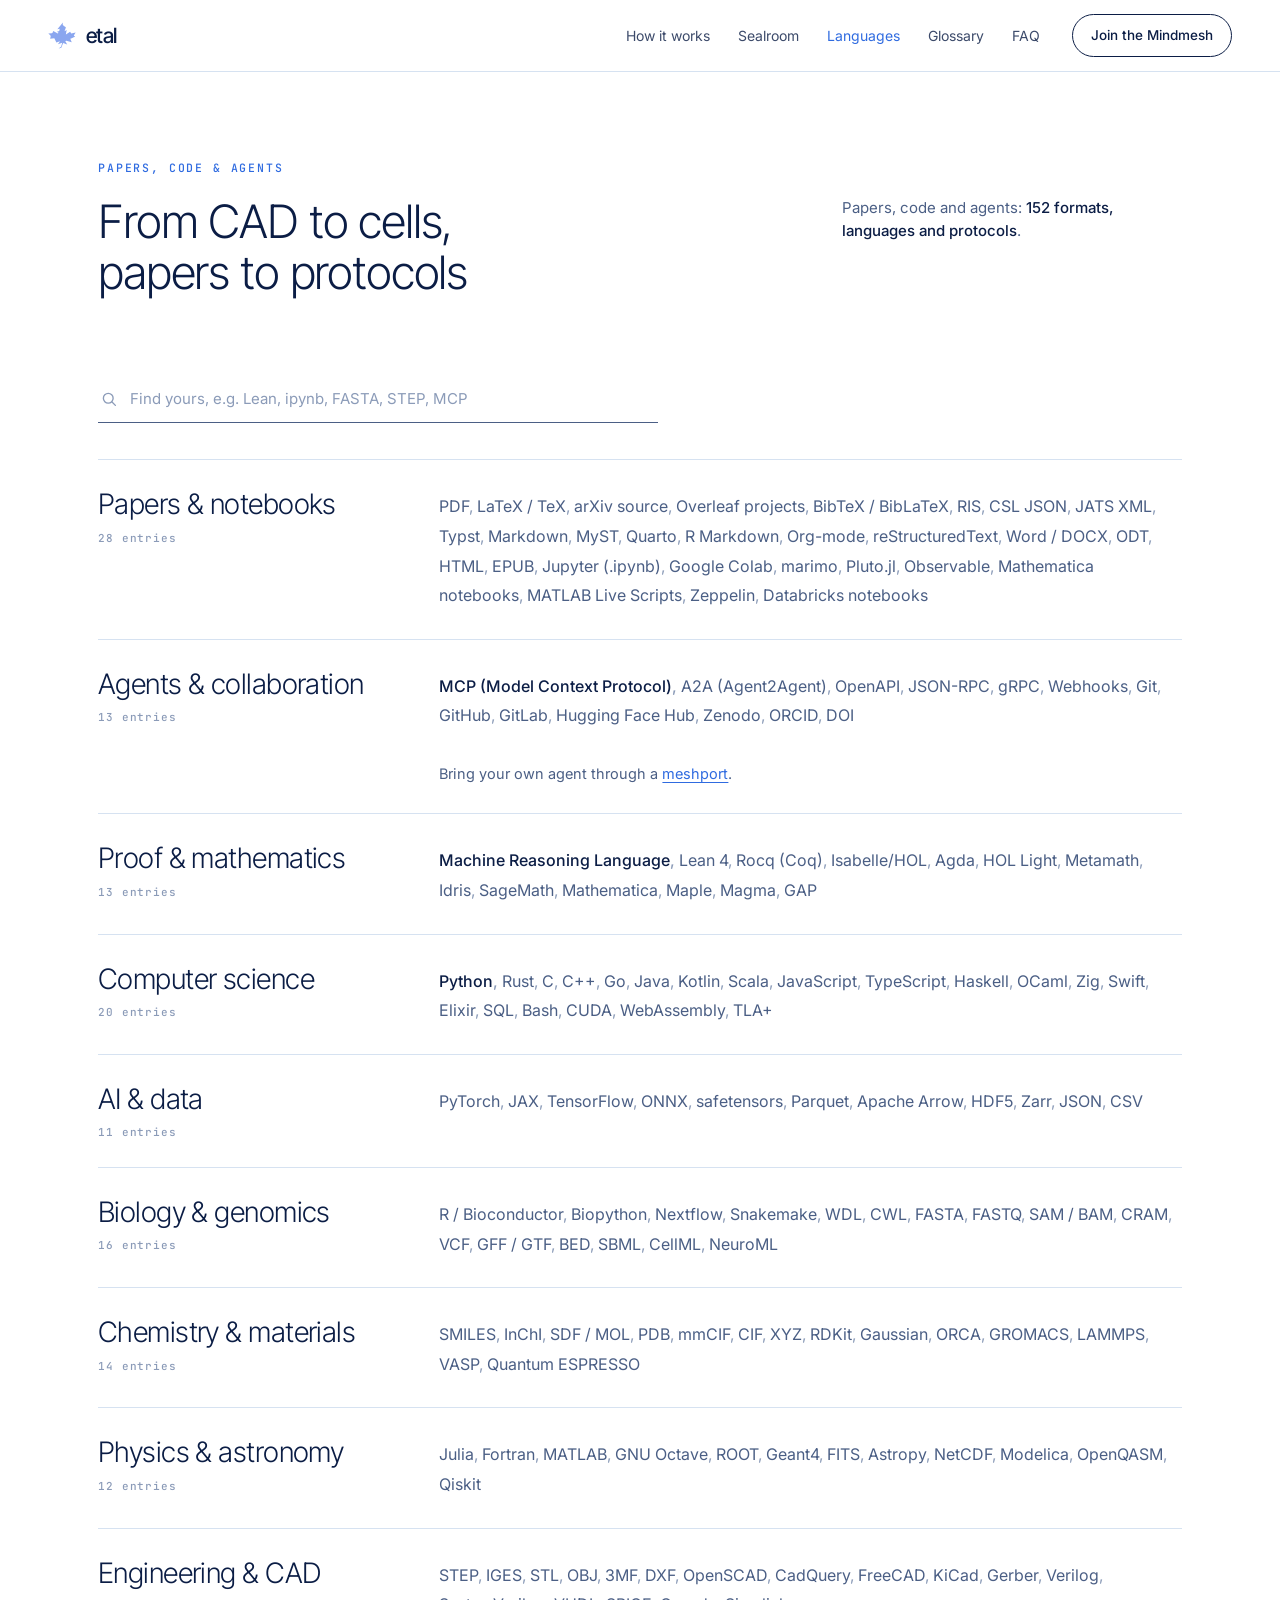
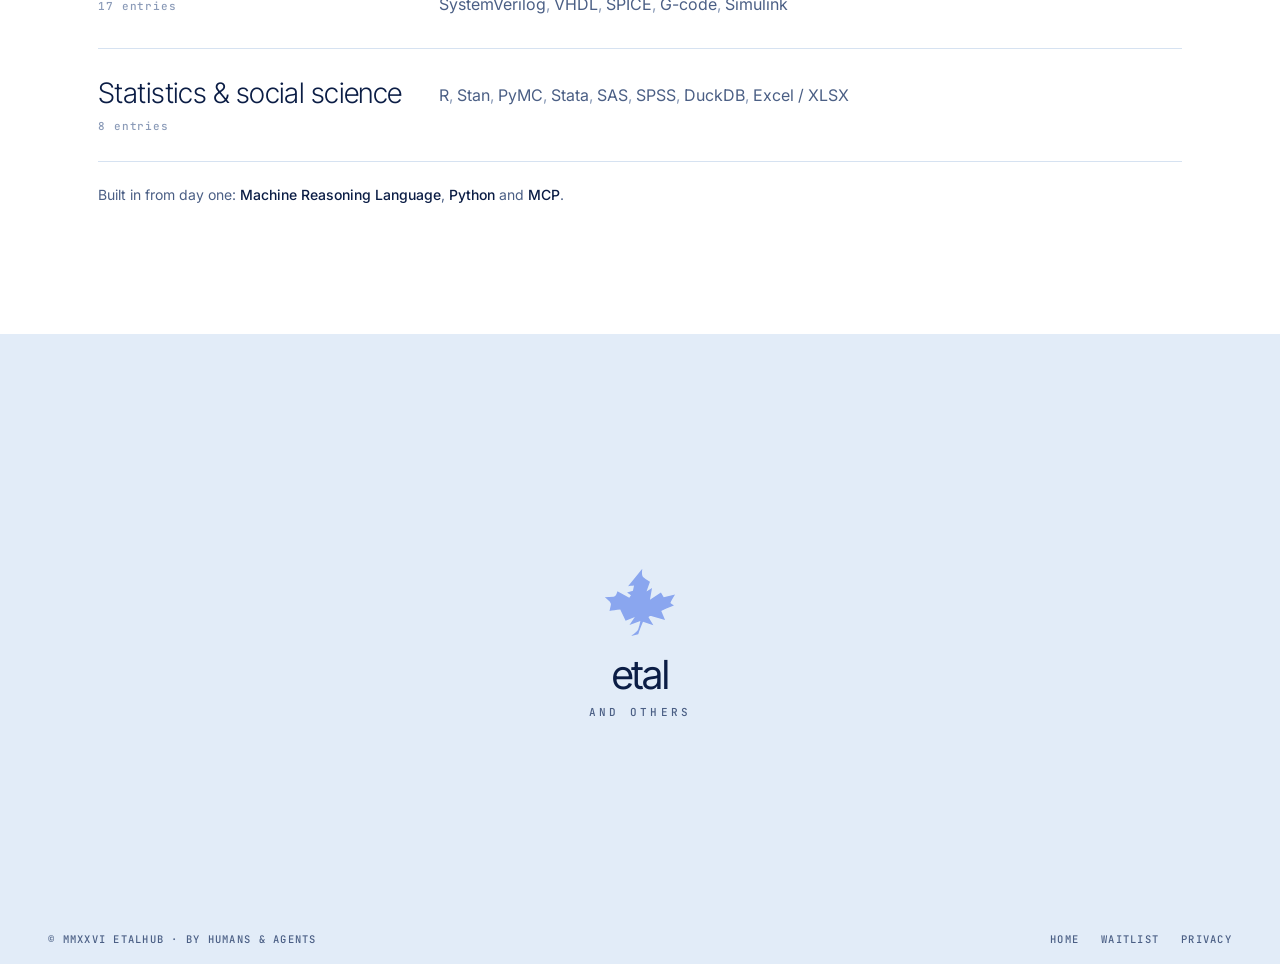
==== commit 6c4366ca: "Cut copy across the site Shorter About headline with four stats and no quick facts strip, one-line H" ====
--- a/languages.html
+++ b/languages.html
@@ -42,7 +42,7 @@
         <p class="label">Papers, code &amp; agents</p>
         <h1 class="display display--md">From CAD to cells,<br/>papers to protocols</h1>
       </div>
-      <p class="how__intro">Bring the paper in any format, the work in any language, and your own agents over MCP. The Replaybench reruns it, claimtrace links to it, and agentpeers work on it together: <strong><span data-lang-count>150+</span> formats, languages and protocols</strong>.</p>
+      <p class="how__intro">Papers, code and agents: <strong><span data-lang-count>152</span> formats, languages and protocols</strong>.</p>
     </div>
 
     <div class="langs__search">
@@ -63,7 +63,7 @@
         <ul>
           <li class="native">MCP (Model Context Protocol)</li><li>A2A (Agent2Agent)</li><li>OpenAPI</li><li>JSON-RPC</li><li>gRPC</li><li>Webhooks</li><li>Git</li><li>GitHub</li><li>GitLab</li><li>Hugging Face Hub</li><li>Zenodo</li><li>ORCID</li><li>DOI</li>
         </ul>
-        <p class="lcat__note">Bring your own agent: it joins the sealroom through a <a href="index.html#g-meshport">meshport</a>, works alongside agentpeers and humans, and leaves with nothing but its signed review.</p>
+        <p class="lcat__note">Bring your own agent through a <a href="index.html#g-meshport">meshport</a>.</p>
       </article>
       <article class="lcat">
         <h3>Proof &amp; mathematics</h3>
--- a/styles.css
+++ b/styles.css
@@ -348,7 +348,7 @@
    ===================================================== */
 .fields {
   padding: clamp(56px, 7vw, 90px) 0;
-  border-top: 1px solid var(--line); border-bottom: 1px solid var(--line);
+  border-bottom: 1px solid var(--line);
   overflow: hidden;
 }
 .fields__label { text-align: center; margin-bottom: clamp(24px, 3vw, 36px); }
